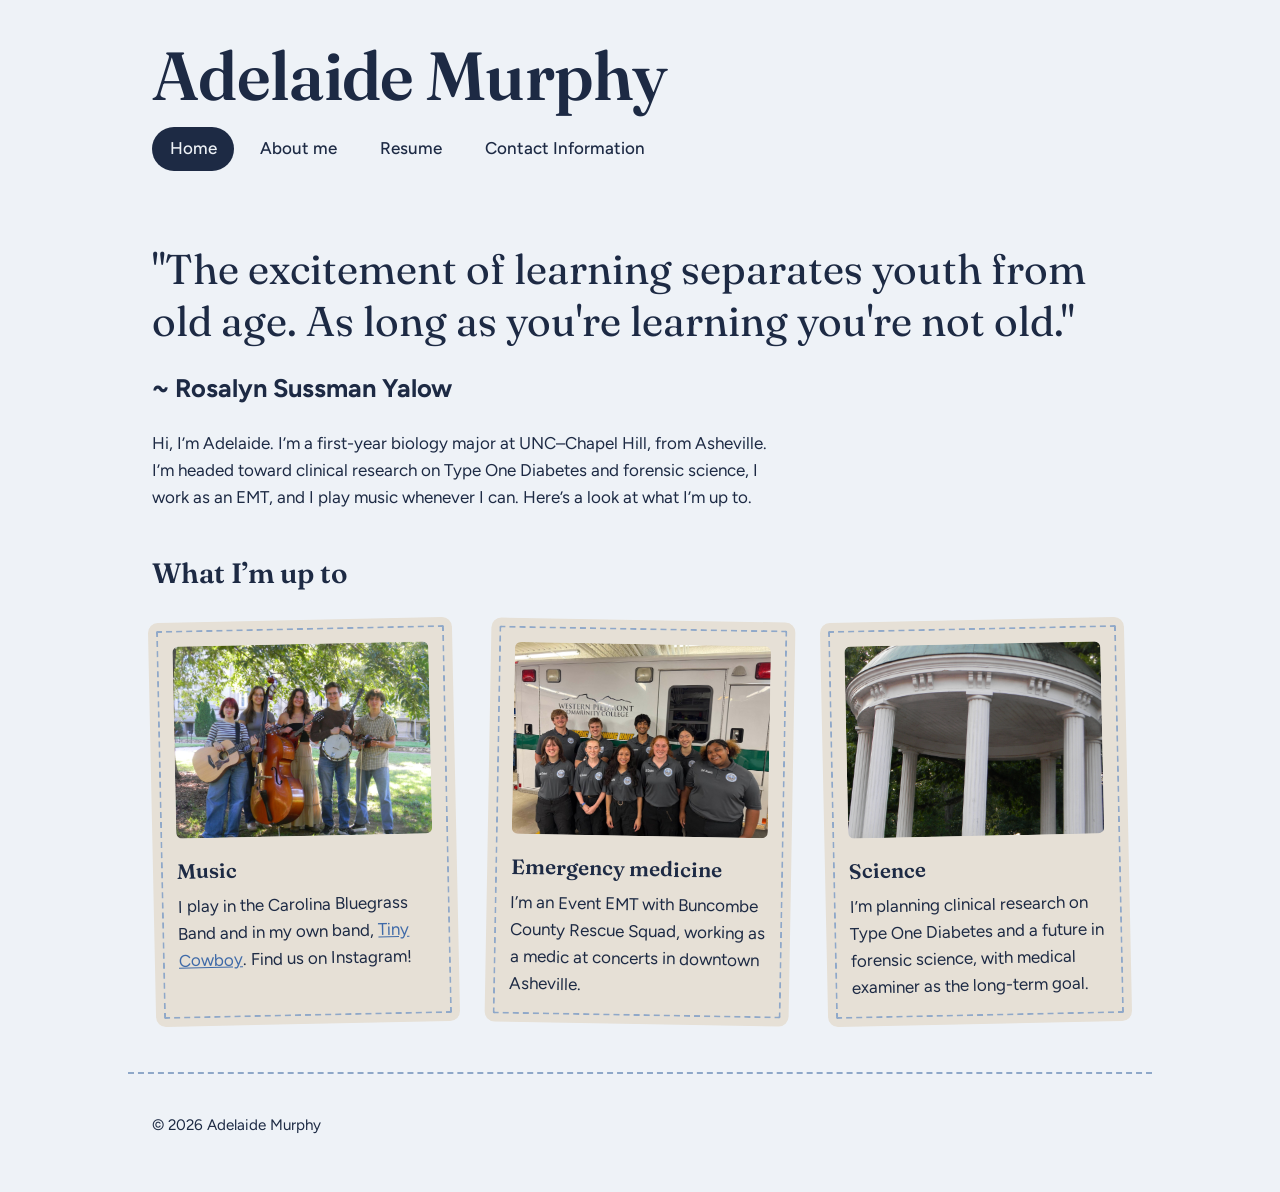
==== index.html @ 65071220 "Fix closing tag for h2 element in index.html" ====
<!DOCTYPE html>
<html lang="en">
<head>
    <meta charset="UTF-8">
    <meta name="viewport" content="width=device-width, initial-scale=1">
    <title>Adelaide Murphy</title>
    <link rel="preconnect" href="https://fonts.googleapis.com">
    <link rel="preconnect" href="https://fonts.gstatic.com" crossorigin>
    <link href="https://fonts.googleapis.com/css2?family=Fraunces:opsz,wght@9..144,400;9..144,600&family=Figtree:wght@400;500;600&display=swap" rel="stylesheet">
    <link rel="stylesheet" href="style.css">
</head>
<body>
    <header class="site-header">
        <h1 id="title">Adelaide Murphy</h1>
        <nav class="navbar">
            <ul>
                <li><a href="index.html" aria-current="page">Home</a></li>
                <li><a href="aboutme.html">About me</a></li>
                <li><a href="resume.html">Resume</a></li>
                <li><a href="contact.html">Contact Information</a></li>
            </ul>
        </nav>
    </header>

    <main>
        <section class="hero">
            <p class="hero-intro">"The excitement of learning separates youth from old age. As long as you're learning you're not old."</p>
            <h2>        ~ Rosalyn Sussman Yalow</h2>
            <p class="hero-note">Hi, I’m Adelaide. I’m a first-year biology major at UNC–Chapel Hill, from Asheville. I’m headed toward clinical research on Type One Diabetes and forensic science, I work as an EMT, and I play music whenever I can. Here’s a look at what I’m up to.</p>
        </section>

        <section class="work">
            <h2>What I’m up to</h2>
            <div class="work-grid">
                <article class="piece">
                    <img class="piece-image" src="images/tiny-cowboy.jpg" alt="Five musicians standing under a tree holding a guitar, upright bass, mandolin, banjo, and fiddle">
                    <h3>Music</h3>
                    <p>I play in the Carolina Bluegrass Band and in my own band, <a href="https://www.instagram.com/tinycowboybluegrass" target="_blank" rel="noopener">Tiny Cowboy</a>. Find us on Instagram!</p>
                </article>
                <article class="piece">
                    <img class="piece-image" src="images/ems.jpg" alt="A group of EMS students in matching gray polo shirts standing in front of an ambulance">
                    <h3>Emergency medicine</h3>
                    <p>I’m an Event EMT with Buncombe County Rescue Squad, working as a medic at concerts in downtown Asheville.</p>
                </article>
                <article class="piece">
                    <img class="piece-image" src="images/oldwell.jpg">
                    <h3>Science</h3>
                    <p>I’m planning clinical research on Type One Diabetes and a future in forensic science, with medical examiner as the long-term goal.</p>
                </article>
            </div>
        </section>
    </main>

    <footer class="site-footer">
        <p>© 2026 Adelaide Murphy</p>
    </footer>
</body>
</html>
---- style.css ----
/* ---------- Colors and fonts ---------- */
:root {
    --ink: #1d2a44;        /* deep blue for text */
    --blue: #3f6aa8;       /* links and accents */
    --sky: #cfdcec;        /* soft blue for highlights */
    --stitch: #8fa8c9;     /* stitched borders */
    --mist: #eef2f7;       /* page background */
    --oat: #e6e0d6;        /* warm neutral for tiles */

    --display: 'Fraunces', Georgia, 'Times New Roman', serif;
    --body: 'Figtree', system-ui, -apple-system, 'Segoe UI', sans-serif;
}

/* ---------- Base ---------- */
* {
    box-sizing: border-box;
}

body {
    margin: 0;
    background-color: var(--mist);
    color: var(--ink);
    font-family: var(--body);
    font-size: 1.0625rem;
    line-height: 1.6;
}

main,
.site-header,
.site-footer {
    max-width: 64rem;
    margin: 0 auto;
    padding-left: 1.5rem;
    padding-right: 1.5rem;
}

a {
    color: var(--blue);
}

a:focus-visible {
    outline: 3px solid var(--blue);
    outline-offset: 3px;
    border-radius: 4px;
}

/* ---------- Header and navigation ---------- */
.site-header {
    display: flex;
    flex-wrap: wrap;
    align-items: flex-end;
    justify-content: space-between;
    gap: 1rem 2rem;
    padding-top: 2.5rem;
    padding-bottom: 1.5rem;
}

#title {
    margin: 0;
    font-family: var(--display);
    font-weight: 600;
    font-size: clamp(2.5rem, 7vw, 4.25rem);
    line-height: 1.05;
    letter-spacing: -0.01em;
}

.navbar ul {
    display: flex;
    flex-wrap: wrap;
    gap: 0.5rem;
    list-style-type: none;
    margin: 0;
    padding: 0;
}

.navbar a {
    display: block;
    padding: 0.5rem 1.1rem;
    border-radius: 999px;
    color: var(--ink);
    font-weight: 500;
    text-decoration: none;
    transition: background-color 0.15s ease;
}

.navbar a:hover {
    background-color: var(--sky);
}

.navbar a[aria-current="page"] {
    background-color: var(--ink);
    color: var(--mist);
}

/* ---------- Home page: hero ---------- */
.hero {
    padding: 3rem 0 2.5rem;
}

.hero-intro {
    max-width: 88rem;
    margin: 0 0 1.25rem;
    font-family: var(--display);
    font-weight: 400;
    font-size: clamp(1.6rem, 4.5vw, 2.6rem);
    line-height: 1.25;
}

.hero-note {
    max-width: 40rem;
    margin: 0;
}

/* ---------- Home page: work ---------- */
.work h2,
.prose h2 {
    margin: 0 0 1.5rem;
    font-family: var(--display);
    font-weight: 600;
    font-size: 1.75rem;
}

.work-grid {
    display: grid;
    grid-template-columns: repeat(auto-fit, minmax(16rem, 1fr));
    gap: 2rem;
    padding-bottom: 3rem;
}

.piece {
    min-width: 0;
    padding: 1.5rem;
    background-color: var(--oat);
    border-radius: 10px;
    outline: 2px dashed var(--stitch);
    outline-offset: -10px;
    transition: transform 0.2s ease;
}

.piece:nth-child(odd) {
    transform: rotate(-1.2deg);
}

.piece:nth-child(even) {
    transform: rotate(1deg);
}

.piece:hover {
    transform: rotate(0deg);
}

.piece-image {
    aspect-ratio: 4 / 3;
    margin-bottom: 1rem;
    background-color: var(--sky);
    border-radius: 6px;
}

.piece h3 {
    margin: 0 0 0.35rem;
    font-family: var(--display);
    font-weight: 600;
    font-size: 1.3rem;
}

.piece p {
    margin: 0;
}

img.piece-image {
    display: block;
    width: 100%;
    max-width: 100%;
    height: auto;
    aspect-ratio: 4 / 3;
    object-fit: cover;
}

.portrait {
    float: right;
    display: block;
    width: min(15rem, 45%);
    height: auto;
    aspect-ratio: 4 / 5;
    object-fit: cover;
    object-position: 30% 50%;
    margin: 0.25rem 0.5rem 1rem 1.75rem;
    border: 8px solid var(--oat);
    border-radius: 10px;
    outline: 2px dashed var(--stitch);
    outline-offset: 4px;
    transform: rotate(1.5deg);
}

/* ---------- About and resume pages ---------- */
.prose {
    max-width: 40rem;
    padding: 2rem 0 3rem;
    line-height: 1.7;
}

/* ---------- Resume ---------- */
.prose h3 {
    margin: 2.25rem 0 1rem;
    padding: 0.4rem 0.9rem;
    background-color: var(--sky);
    border-radius: 6px;
    font-family: var(--body);
    font-weight: 600;
    font-size: 0.9rem;
    letter-spacing: 0.08em;
    text-transform: uppercase;
}

.entry {
    margin-bottom: 1.5rem;
}

.entry-head {
    display: flex;
    flex-wrap: wrap;
    align-items: baseline;
    justify-content: space-between;
    gap: 0.15rem 1.5rem;
}

.entry-head h4 {
    margin: 0;
    font-family: var(--display);
    font-weight: 600;
    font-size: 1.1rem;
}

.entry-date {
    font-size: 0.95rem;
    font-weight: 500;
    white-space: nowrap;
}

.entry p,
.entry ul {
    margin: 0.4rem 0 0;
}

.prose ul {
    padding-left: 1.25rem;
}

/* ---------- Contact Information ----------- */

/* ---------- Footer ---------- */
.site-footer {
    padding-top: 1.5rem;
    padding-bottom: 2.5rem;
    border-top: 2px dashed var(--stitch);
    font-size: 0.95rem;
}

/* ---------- Respect reduced motion ---------- */
@media (prefers-reduced-motion: reduce) {
    .piece,
    .navbar a {
        transition: none;
    }
}
}
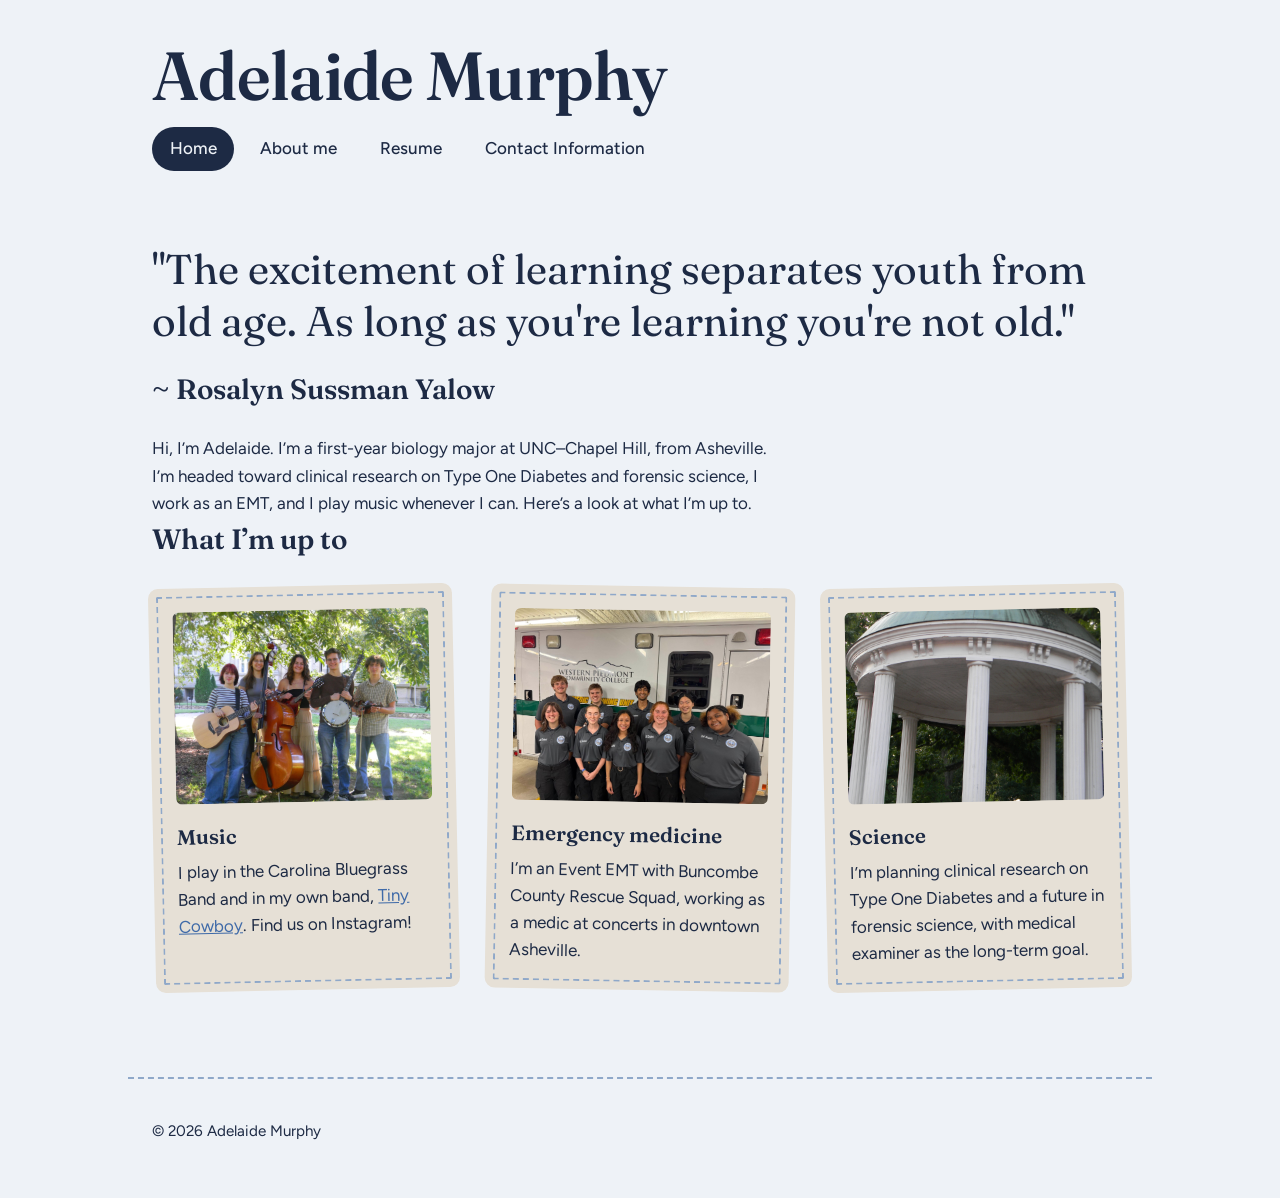
==== commit 47ebcc8b: "Fix heading placement in index.html" ====
--- a/index.html
+++ b/index.html
@@ -25,7 +25,8 @@
     <main>
         <section class="hero">
             <p class="hero-intro">"The excitement of learning separates youth from old age. As long as you're learning you're not old."</p>
-            <h2>        ~ Rosalyn Sussman Yalow</h2>
+            <section class="work">
+            <h2>      ~ Rosalyn Sussman Yalow</h2>
             <p class="hero-note">Hi, I’m Adelaide. I’m a first-year biology major at UNC–Chapel Hill, from Asheville. I’m headed toward clinical research on Type One Diabetes and forensic science, I work as an EMT, and I play music whenever I can. Here’s a look at what I’m up to.</p>
         </section>
 
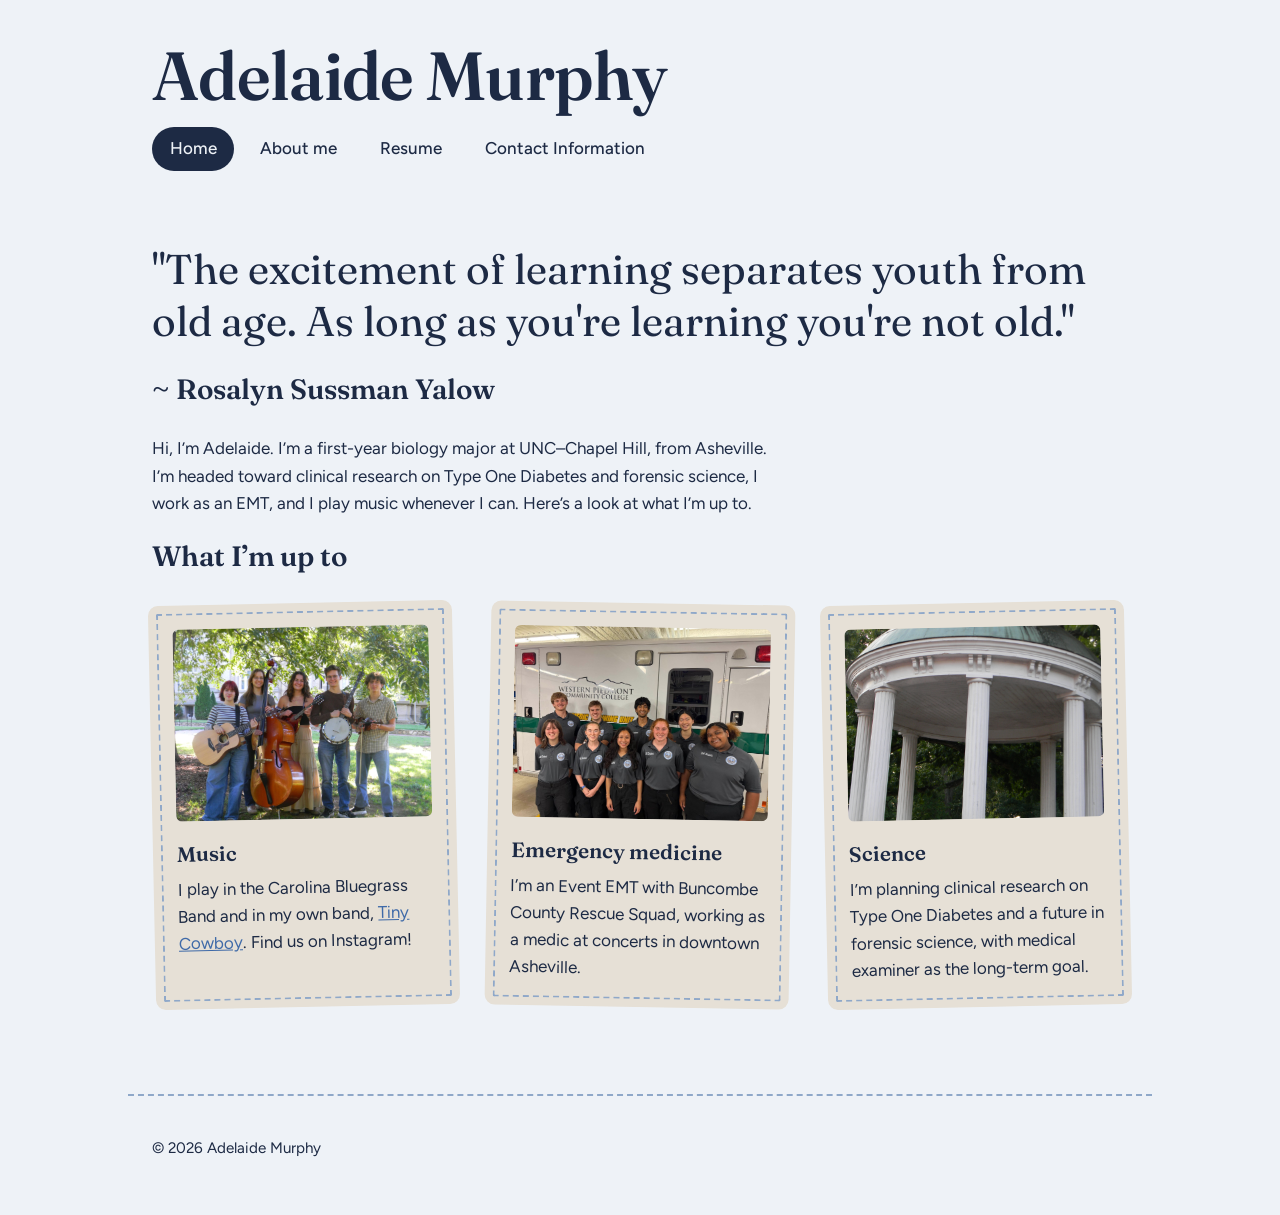
==== commit 35b21e6d: "Fix empty paragraph tags in index.html" ====
--- a/index.html
+++ b/index.html
@@ -26,10 +26,11 @@
         <section class="hero">
             <p class="hero-intro">"The excitement of learning separates youth from old age. As long as you're learning you're not old."</p>
             <section class="work">
-            <h2>      ~ Rosalyn Sussman Yalow</h2>
+            <h2>~ Rosalyn Sussman Yalow</h2>
+            <p></p>
             <p class="hero-note">Hi, I’m Adelaide. I’m a first-year biology major at UNC–Chapel Hill, from Asheville. I’m headed toward clinical research on Type One Diabetes and forensic science, I work as an EMT, and I play music whenever I can. Here’s a look at what I’m up to.</p>
         </section>
-
+        <p></p>
         <section class="work">
             <h2>What I’m up to</h2>
             <div class="work-grid">
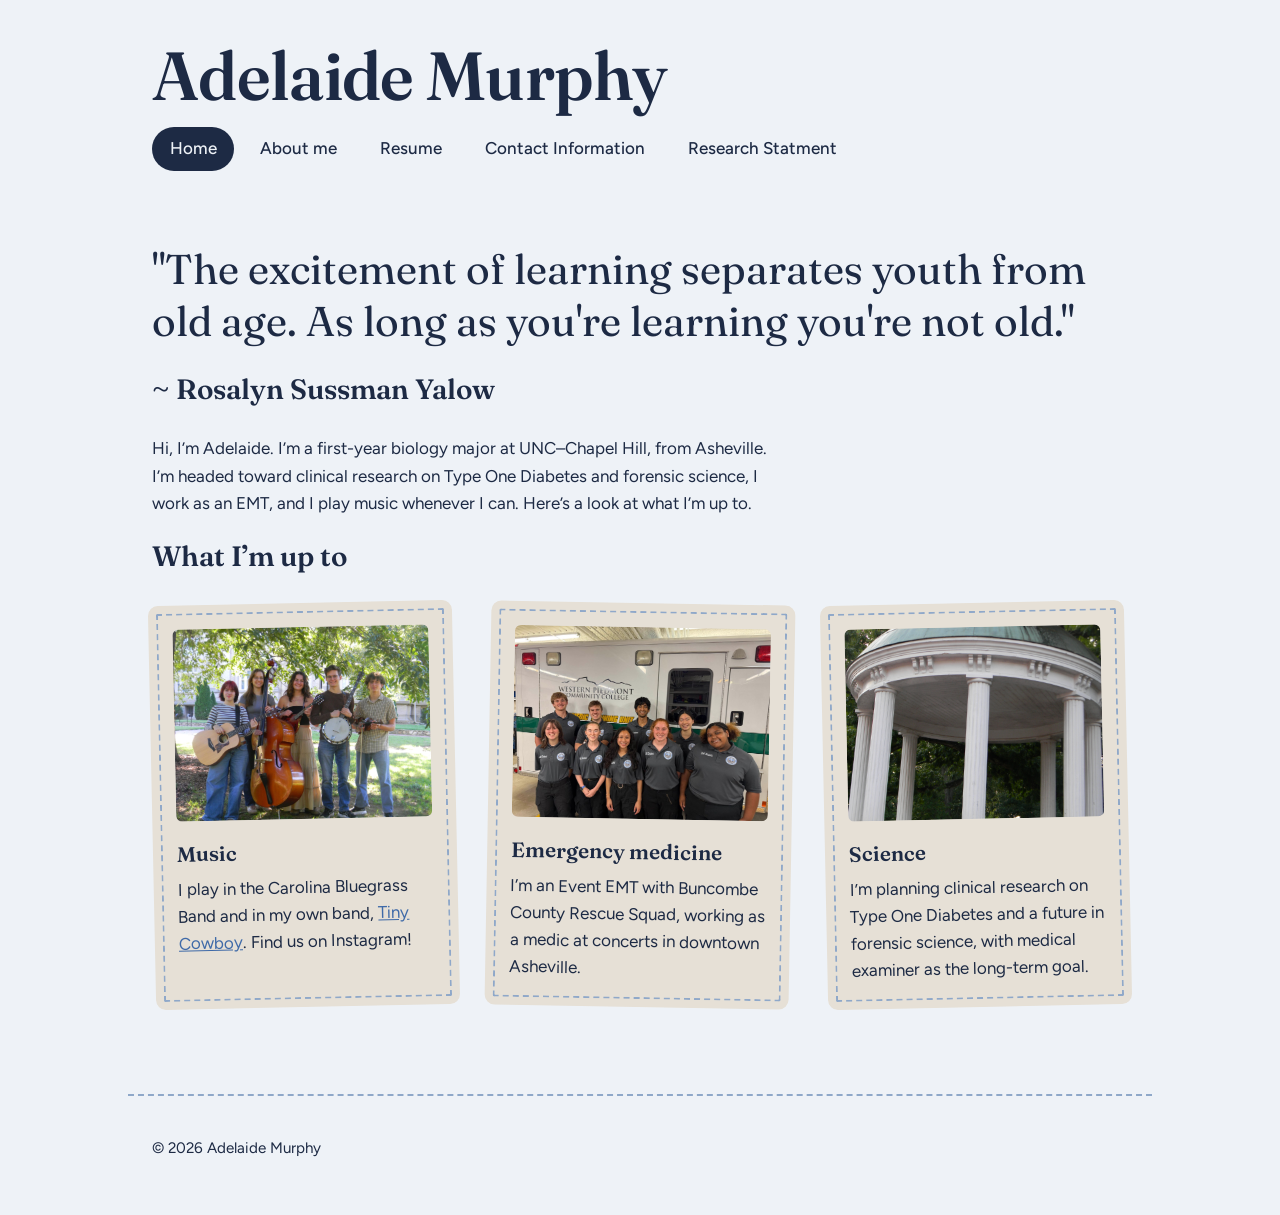
==== commit 6f6669f0: "Add link to Research Statement in navigation" ====
--- a/index.html
+++ b/index.html
@@ -18,6 +18,7 @@
                 <li><a href="aboutme.html">About me</a></li>
                 <li><a href="resume.html">Resume</a></li>
                 <li><a href="contact.html">Contact Information</a></li>
+                <li><a href="research.html">Research Statment</a></li>
             </ul>
         </nav>
     </header>
@@ -26,7 +27,7 @@
         <section class="hero">
             <p class="hero-intro">"The excitement of learning separates youth from old age. As long as you're learning you're not old."</p>
             <section class="work">
-            <h2>~ Rosalyn Sussman Yalow</h2>
+                    <h2>~ Rosalyn Sussman Yalow</h2>
             <p></p>
             <p class="hero-note">Hi, I’m Adelaide. I’m a first-year biology major at UNC–Chapel Hill, from Asheville. I’m headed toward clinical research on Type One Diabetes and forensic science, I work as an EMT, and I play music whenever I can. Here’s a look at what I’m up to.</p>
         </section>
